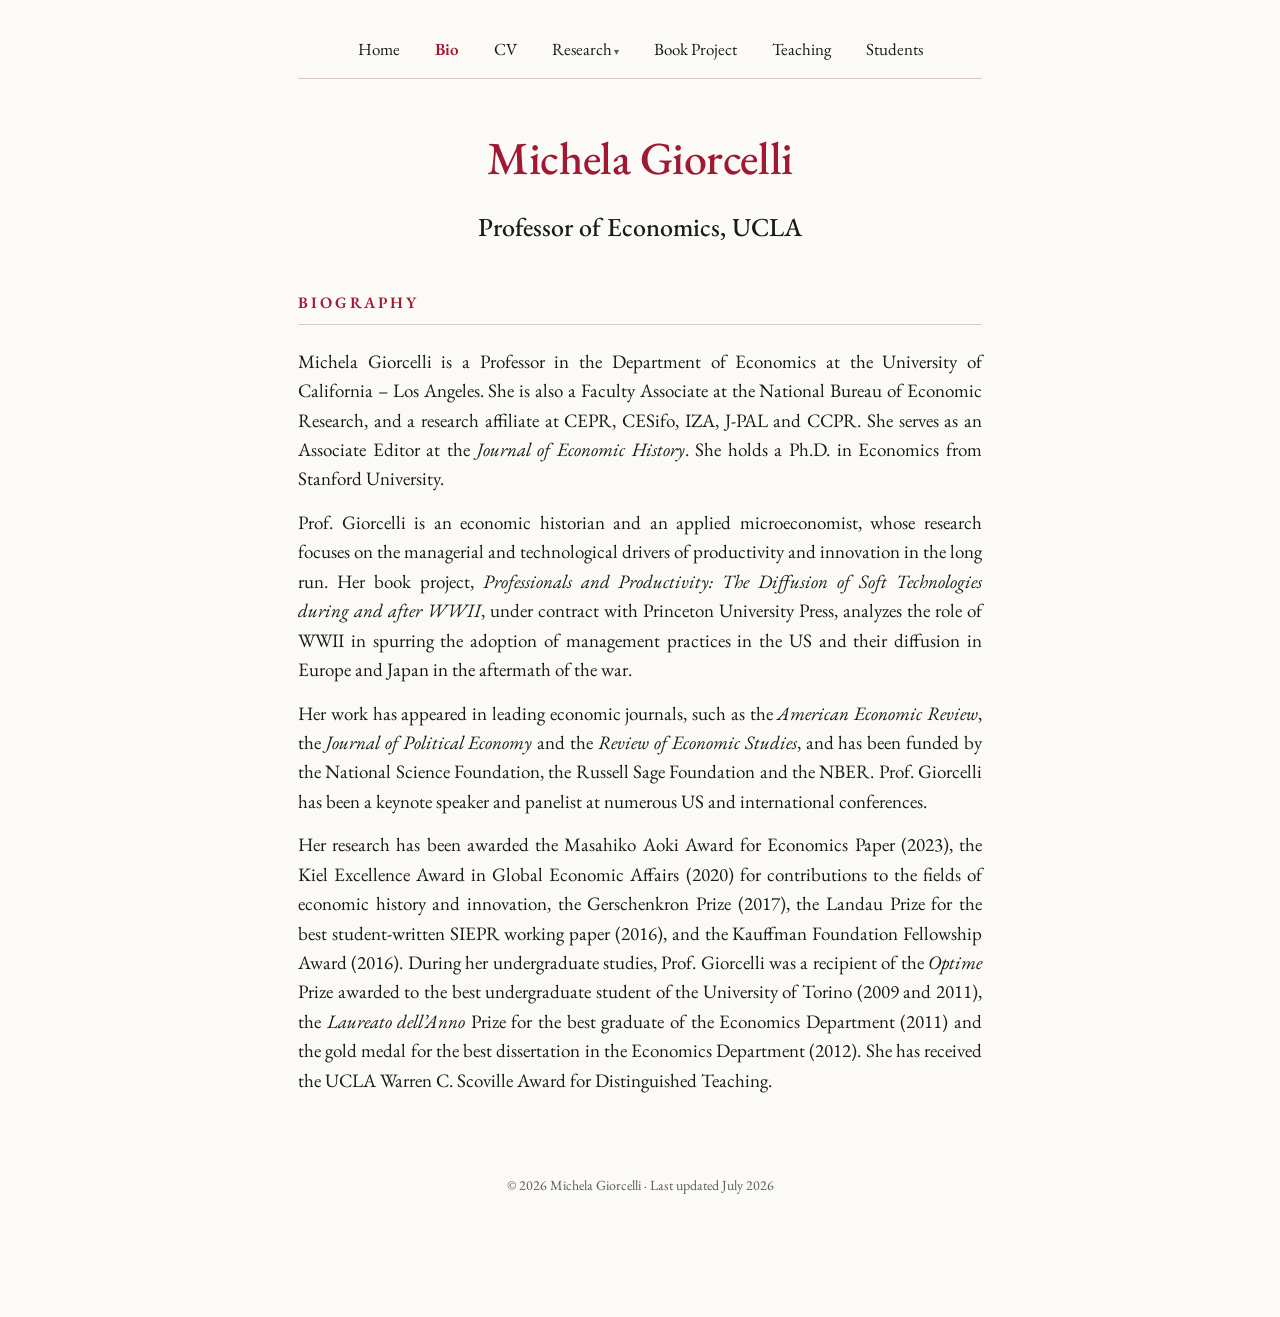
==== bio.html @ 7a844a9b "Add hamburger (☰) menu for phone navigation Collapse the 7-item nav behind a tap-to-open menu on scr" ====
<!DOCTYPE html>
<html lang="en">
<head>
<meta charset="utf-8">
<meta name="viewport" content="width=device-width, initial-scale=1">
<title>Bio — Michela Giorcelli</title>
<meta name="description" content="Full biography of Michela Giorcelli, Professor of Economics at UCLA.">
<link rel="preconnect" href="https://fonts.googleapis.com">
<link rel="preconnect" href="https://fonts.gstatic.com" crossorigin>
<link href="https://fonts.googleapis.com/css2?family=EB+Garamond:ital,wght@0,400;0,500;0,600;1,400&display=swap" rel="stylesheet">
<link rel="stylesheet" href="style.css">
<link rel="icon" href="/favicon.svg" type="image/svg+xml">
<link rel="canonical" href="https://giorcellimichela.com/bio.html">
<meta property="og:type" content="website">
<meta property="og:site_name" content="Michela Giorcelli">
<meta property="og:title" content="Bio — Michela Giorcelli">
<meta property="og:description" content="Full biography of Michela Giorcelli, Professor of Economics at UCLA.">
<meta property="og:url" content="https://giorcellimichela.com/bio.html">
<meta property="og:image" content="https://giorcellimichela.com/photo.jpg">
<meta property="og:image:alt" content="Michela Giorcelli">
<meta name="twitter:card" content="summary_large_image">
<meta name="twitter:title" content="Bio — Michela Giorcelli">
<meta name="twitter:description" content="Full biography of Michela Giorcelli, Professor of Economics at UCLA.">
<meta name="twitter:image" content="https://giorcellimichela.com/photo.jpg">
</head>
<body>
<div class="wrap">

  <nav class="topnav">
    <button class="nav-toggle" aria-label="Menu" aria-expanded="false" onclick="var n=this.parentNode;var o=n.classList.toggle('open');this.setAttribute('aria-expanded',o)">&#9776;&nbsp;Menu</button>
    <div class="nav-links">
    <a href="index.html">Home</a>
    <a href="bio.html" class="active">Bio</a>
    <a href="cv.pdf" target="_blank" rel="noopener">CV</a>
    <span class="dropdown">
      <a href="research.html">Research</a>
      <div class="dropdown-menu">
        <a href="research.html#sec-book">Book</a>
        <a href="research.html#sec-published">Published &amp; Forthcoming Papers</a>
        <a href="research.html#sec-working">Working Papers</a>
        <a href="research.html#sec-chapter">Book Chapter</a>
        <a href="research.html#sec-reviews">Book Reviews</a>
      </div>
    </span>
    <a href="book-project.html">Book Project</a>
    <a href="teaching.html">Teaching</a>
    <a href="students.html">Students</a>
  </div>
  </nav>

  <header>
    <h1><a href="index.html">Michela Giorcelli</a></h1>
    <p class="aff">Professor of Economics, UCLA</p>
  </header>

  <section id="bio">
    <h2>Biography</h2>
    <div class="bio">
      <p>Michela Giorcelli is a Professor in the Department of Economics at the University of California – Los Angeles. She is also a Faculty Associate at the National Bureau of Economic Research, and a research affiliate at CEPR, CESifo, IZA, J-PAL and CCPR. She serves as an Associate Editor at the <em>Journal of Economic History</em>. She holds a Ph.D. in Economics from Stanford University.</p>
      <p>Prof. Giorcelli is an economic historian and an applied microeconomist, whose research focuses on the managerial and technological drivers of productivity and innovation in the long run. Her book project, <em>Professionals and Productivity: The Diffusion of Soft Technologies during and after WWII</em>, under contract with Princeton University Press, analyzes the role of WWII in spurring the adoption of management practices in the US and their diffusion in Europe and Japan in the aftermath of the war.</p>
      <p>Her work has appeared in leading economic journals, such as the <em>American Economic Review</em>, the <em>Journal of Political Economy</em> and the <em>Review of Economic Studies</em>, and has been funded by the National Science Foundation, the Russell Sage Foundation and the NBER. Prof. Giorcelli has been a keynote speaker and panelist at numerous US and international conferences.</p>
      <p>Her research has been awarded the Masahiko Aoki Award for Economics Paper (2023), the Kiel Excellence Award in Global Economic Affairs (2020) for contributions to the fields of economic history and innovation, the Gerschenkron Prize (2017), the Landau Prize for the best student-written SIEPR working paper (2016), and the Kauffman Foundation Fellowship Award (2016). During her undergraduate studies, Prof. Giorcelli was a recipient of the <em>Optime</em> Prize awarded to the best undergraduate student of the University of Torino (2009 and 2011), the <em>Laureato dell&rsquo;Anno</em> Prize for the best graduate of the Economics Department (2011) and the gold medal for the best dissertation in the Economics Department (2012). She has received the UCLA Warren C. Scoville Award for Distinguished Teaching.</p>
    </div>
  </section>

  <footer>© 2026 Michela Giorcelli · Last updated July 2026</footer>

</div>
</body>
</html>
---- style.css ----
/* ============================================================
   Michela Giorcelli — academic website (Creanza-style)
   Shared styles for every page. EB Garamond, crimson accent,
   centered masthead, narrow column.
   ============================================================ */
:root{
  --garnet:#A11833;
  --ink:#1a1a1a;
  --muted:#5a5a5a;
  --rule:#d8c9cc;
  --paper:#fbfaf7;
}
*{box-sizing:border-box}
html,body{margin:0;padding:0}
body{
  font-family:"EB Garamond", Georgia, serif;
  font-size:19px;line-height:1.55;
  color:var(--ink);background:var(--paper);
  -webkit-font-smoothing:antialiased;
  overflow-wrap:break-word;
}
.wrap{max-width:740px;margin:0 auto;padding:36px 28px 120px}

/* Top nav: centered, hairline below */
.topnav{
  text-align:center;font-size:17px;
  padding-bottom:16px;border-bottom:1px solid var(--rule);margin-bottom:44px;
}
.topnav a{
  color:var(--ink);text-decoration:none;border-bottom:0;
  margin:0 16px;font-weight:400;display:inline-block;
}
.topnav a:hover{color:var(--garnet)}
.topnav a.active{color:var(--garnet);font-weight:600}
/* Hamburger toggle — hidden on desktop, shown on phones */
.nav-toggle{display:none;background:none;border:1px solid var(--rule);border-radius:5px;
  font-family:inherit;font-size:15px;color:var(--ink);cursor:pointer;padding:6px 16px;line-height:1}
.nav-toggle:hover{color:var(--garnet);border-color:var(--garnet)}

/* Masthead (name / title / contact) */
header{text-align:center;margin-bottom:12px}
header h1{font-size:46px;font-weight:500;letter-spacing:-0.01em;margin:0 0 12px}
header h1 a{color:var(--garnet);text-decoration:none;border-bottom:0}
header .aff{margin:0;font-size:26px;color:var(--ink);font-weight:500}
header .contact{margin-top:16px;font-size:16px;color:var(--muted)}
header .contact a{color:var(--garnet)}

/* Body links */
a{color:var(--garnet);text-decoration:none;border-bottom:1px solid rgba(161,24,51,0.25)}
a:hover{border-bottom-color:var(--garnet)}
a:focus-visible{outline:2px solid var(--garnet);outline-offset:2px}

/* Sections / page headings */
section{margin-top:44px}
h2{
  font-size:16px;text-transform:uppercase;letter-spacing:0.18em;
  color:var(--garnet);font-weight:600;margin:0 0 22px;
  padding-bottom:8px;border-bottom:1px solid var(--rule);
}
h3.sub{font-size:15px;text-transform:uppercase;letter-spacing:0.16em;color:var(--ink);font-weight:600;margin:34px 0 16px;scroll-margin-top:20px}

/* Nav dropdown (Research) */
.topnav .dropdown{position:relative;display:inline-block}
.topnav .dropdown > a::after{content:"\00A0\25BE";font-size:10px;color:var(--muted)}
.topnav .dropdown-menu{position:absolute;left:50%;transform:translateX(-50%);top:100%;margin-top:4px;
  background:var(--paper);border:1px solid var(--rule);border-radius:5px;padding:6px 0;min-width:240px;
  box-shadow:0 12px 30px -14px rgba(0,0,0,.3);opacity:0;visibility:hidden;transition:opacity .15s ease;z-index:60}
.topnav .dropdown:hover .dropdown-menu,.topnav .dropdown:focus-within .dropdown-menu{opacity:1;visibility:visible}
.topnav .dropdown-menu::before{content:"";position:absolute;top:-6px;left:0;right:0;height:6px}
.topnav .dropdown-menu a{display:block;margin:0;padding:7px 20px;font-size:14px;color:var(--ink);white-space:nowrap;text-align:center}
.topnav .dropdown-menu a:hover{color:var(--garnet)}
@media (max-width:620px){ .topnav .dropdown-menu{min-width:200px} .topnav .dropdown-menu a{font-size:13px} }
h3.sub:first-of-type{margin-top:0}

/* About: photo floats left, paragraphs flow around it */
.bio::after{content:"";display:block;clear:both}
.bio p{margin:0 0 14px;text-align:justify;-webkit-hyphens:none;hyphens:none}
.bio p:first-of-type{margin-top:0}
.bio p:last-of-type{margin-bottom:0}
.bio p.below{clear:left}
.portrait{
  float:left;width:220px;aspect-ratio:4/5;object-fit:cover;
  border-radius:8px;margin:0 32px 14px 0;display:block;
  box-shadow:0 1px 0 rgba(0,0,0,0.04),0 14px 36px -18px rgba(161,24,51,0.22);
}
.portrait.ph{background:radial-gradient(circle at 50% 35%,#efe7e4,#cdbfc0);display:grid;place-items:center}
.portrait.ph span{font-size:56px;color:#b09ea0}

/* Papers */
.paper{margin-bottom:18px}
.paper .title{font-weight:500;line-height:1.25}
.paper .title a{color:inherit;border-bottom:0;text-decoration:none}
.paper .title a:hover{color:var(--garnet)}
.paper .auth a{color:inherit;border-bottom:1px solid rgba(161,24,51,.35)}
.paper .auth a:hover{color:var(--garnet);border-bottom-color:var(--garnet)}
.paper .meta{color:var(--muted);font-style:italic;font-size:17px;margin-top:2px}
.paper .extras{margin-top:4px;font-size:15.5px;color:var(--muted)}
.paper .extras a{font-style:italic}
/* Publication entries */
.paper .title .auth{font-weight:400;color:var(--muted)}
.paper .cite{font-size:17px;color:var(--ink);margin-top:3px;line-height:1.45}
.paper .cite em{font-style:italic}
.paper .cite .tag{color:var(--garnet);font-style:italic}
.paper .ids{font-size:15px;color:var(--muted);margin-top:3px}
.paper .pub-links{font-size:15px;margin-top:5px}
.paper .pub-links a{color:var(--ink)}
.paper .pub-links a:hover{color:var(--garnet)}
.paper .cov{font-size:14.5px;color:var(--muted);margin-top:5px;line-height:1.5}
.paper .cov em{font-style:italic}
#sec-published + .paper, .paper.pub{margin-bottom:24px}
.badge{
  display:inline-block;margin-left:9px;vertical-align:middle;white-space:nowrap;
  font-size:11.5px;font-weight:600;font-style:normal;letter-spacing:0.07em;text-transform:uppercase;
  color:var(--garnet);background:rgba(161,24,51,0.07);
  border:1px solid rgba(161,24,51,0.30);border-radius:3px;padding:2px 8px;
}

/* bare lists (teaching, honors) */
ul.bare{list-style:none;padding:0;margin:0}
ul.bare li{margin-bottom:12px}
.blurb{font-style:italic;color:#3a3a3a;font-size:17px;line-height:1.55;margin-top:6px;padding-left:14px;border-left:2px solid var(--rule)}

/* CV rows */
.cv-row{display:grid;grid-template-columns:120px 1fr;gap:18px;margin-bottom:14px}
.cv-row .when{color:var(--muted);font-style:italic}
.cv-row .what strong{font-weight:600}

/* About: photo and text side by side (home page) */
.about-row{display:flex;gap:32px;align-items:stretch}
.about-row .portrait{float:none;margin:0;flex:0 0 220px;width:220px;height:auto;aspect-ratio:auto;object-fit:cover;align-self:stretch}
.about-row .about-text{flex:1;min-width:0}
.about-row .about-text p{margin:0 0 14px;text-align:justify;-webkit-hyphens:none;hyphens:none}
.about-row .about-text p:last-child{margin-bottom:0}
@media (max-width:560px){
  .about-row{flex-direction:column;gap:18px}
  .about-row .portrait{align-self:flex-start;width:100%;max-width:220px;aspect-ratio:4/5}
  .about-row .about-text p{text-align:left}
}

/* Embedded PDF (CV page) */
.cv-actions{margin:-6px 0 18px;font-size:16px}
.pdf-embed{border:1px solid var(--rule);border-radius:6px;overflow:hidden;background:#f0ece6}
.pdf-embed iframe{display:block;width:100%;height:900px;border:0}
@media (max-width:620px){ .pdf-embed iframe{height:70vh} }

/* Justified body text without hyphenation (reusable) */
.justify{text-align:justify;-webkit-hyphens:none;hyphens:none}
@media (max-width:560px){ .justify{text-align:left} }

/* Centered book header (Book Project page) */
.book-head{text-align:center;margin-bottom:26px}
.book-head .title{font-size:28px;font-weight:600;font-style:normal;line-height:1.2}
.book-head .meta{font-style:normal}
.book-head .meta em{font-style:italic}
.book-head .extras{margin-top:8px}
.book-head .extras a{font-style:normal}

/* Teaching courses */
.course{margin:0 0 32px}
.course:last-child{margin-bottom:0}
.course h3{font-size:20px;font-weight:600;margin:0 0 8px;line-height:1.3}
.course h3 .code{color:var(--muted);font-weight:400}
.course .offered{color:var(--muted);font-style:italic;font-size:16px;margin:8px 0 0}

/* Students intro */
.students-intro{margin:0 0 34px;max-width:66ch}

/* Students placement list */
.placement .pl-row{display:grid;grid-template-columns:58px 1fr;gap:20px;padding:12px 0;border-top:1px solid var(--rule);line-height:1.55}
.placement .pl-row:first-child{border-top:0}
.placement .yr{color:var(--garnet);font-variant-numeric:tabular-nums}
.placement .pl{color:var(--ink)}
.placement .pl > div{margin-bottom:5px}
.placement .pl > div:last-child{margin-bottom:0}
.placement .inst{color:var(--muted)}
.placement .adv{color:var(--muted);font-size:13.5px}
.placement a{color:inherit;border-bottom:1px solid rgba(161,24,51,.35)}
.placement a:hover{color:var(--garnet);border-bottom-color:var(--garnet)}
@media (max-width:560px){ .placement .pl-row{grid-template-columns:1fr;gap:2px} .placement .yr{font-weight:600} }

/* Contact block (home page) */
.contact-block{line-height:2.05}
.contact-block .k{display:inline-block;width:78px;color:var(--muted);font-style:italic}
@media (max-width:620px){ .contact-block .k{width:auto;margin-right:8px} }

footer{margin-top:80px;font-size:14px;color:var(--muted);text-align:center}

@media (max-width:620px){
  .wrap{padding:28px 20px 100px}
  .topnav{font-size:15px}
  .topnav a{margin:0 10px}
  header h1{font-size:36px}
  header .aff{font-size:21px}
  header .contact{font-size:15px;line-height:1.9}
  h2{font-size:15px;letter-spacing:0.16em}
  .portrait{float:none;width:100%;max-width:220px;margin:0 auto 18px}
  .bio p.below{clear:none}
  .cv-row{grid-template-columns:1fr;gap:2px}
}

/* Phone nav: collapse links behind a hamburger (☰) toggle */
@media (max-width:620px){
  .topnav{padding-bottom:14px;margin-bottom:36px}
  .nav-toggle{display:inline-block}
  .nav-links{display:none;margin-top:14px}
  .topnav.open .nav-links{display:block}
  .nav-links a{display:block;margin:0;padding:11px 0;font-size:17px}
  .topnav .dropdown{display:block}
  .topnav .dropdown > a::after{content:""}            /* drop the ▾ caret on phones */
  .topnav.open .dropdown-menu{position:static;transform:none;opacity:1;visibility:visible;
    box-shadow:none;border:0;border-radius:0;padding:0;margin:0;min-width:0;background:none}
  .topnav.open .dropdown-menu::before{display:none}
  .topnav.open .dropdown-menu a{padding:8px 0;font-size:15px;color:var(--muted)}
}
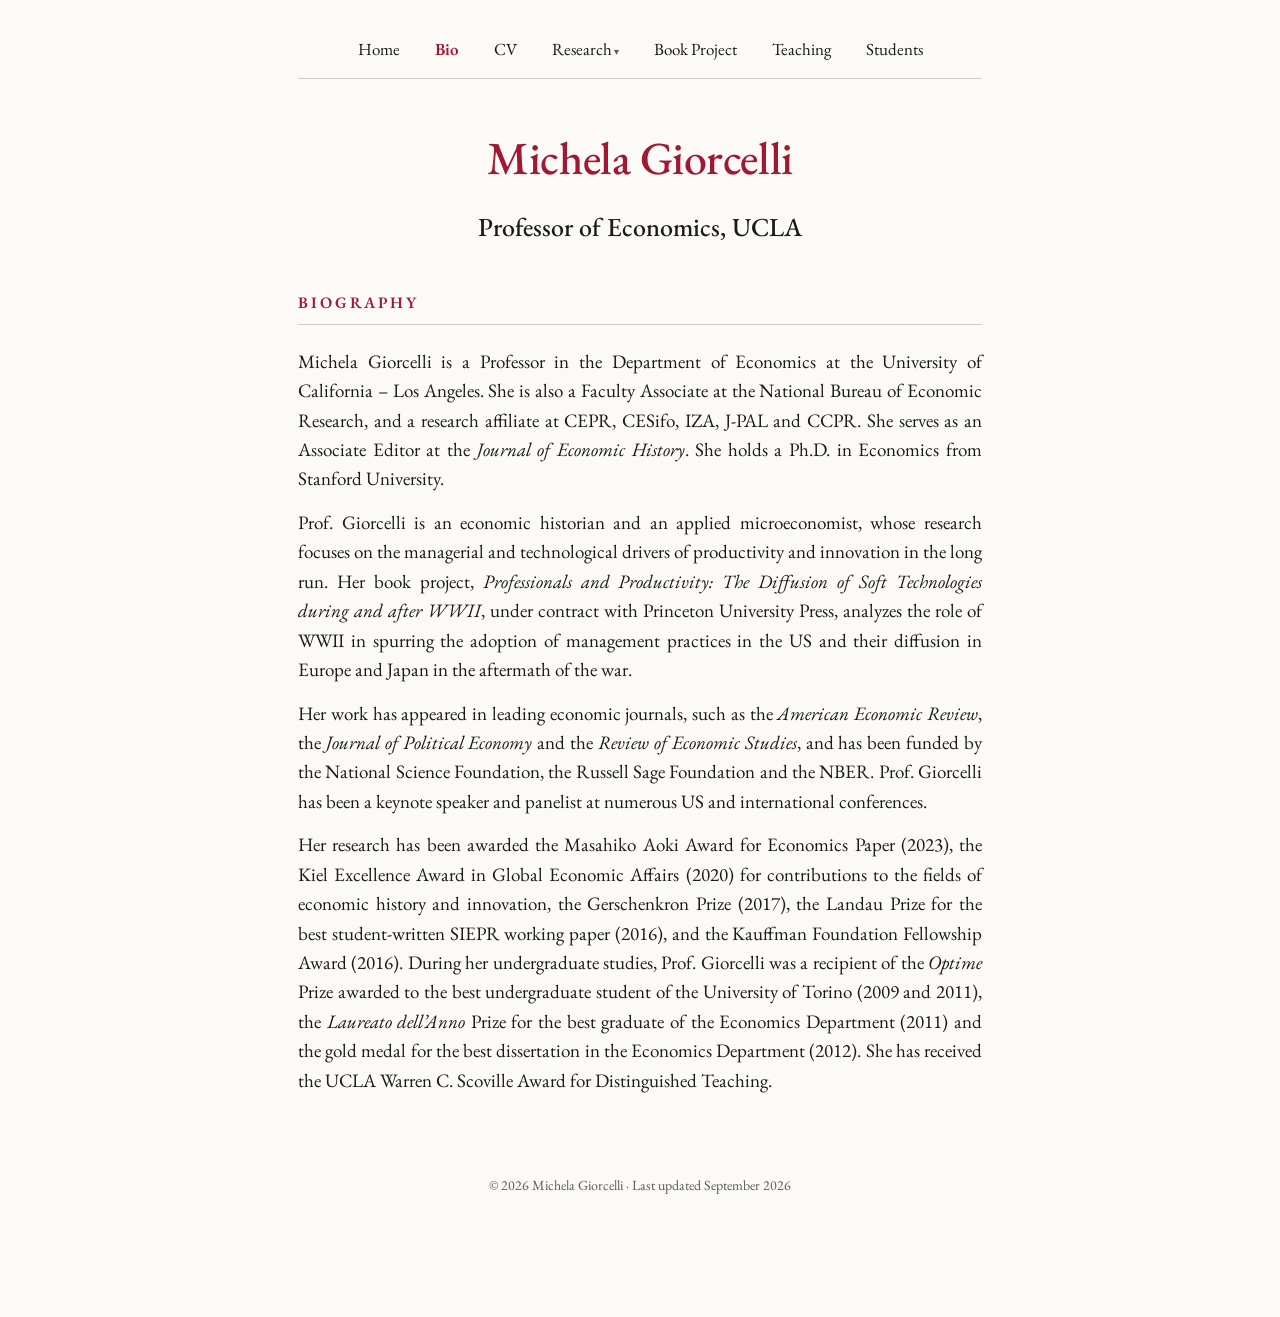
==== commit 2ce8d442: "Footer: update last-updated date to September 2026 Co-Authored-By: Claude Opus 5 <noreply@anthropic." ====
--- a/bio.html
+++ b/bio.html
@@ -8,7 +8,7 @@
 <link rel="preconnect" href="https://fonts.googleapis.com">
 <link rel="preconnect" href="https://fonts.gstatic.com" crossorigin>
 <link href="https://fonts.googleapis.com/css2?family=EB+Garamond:ital,wght@0,400;0,500;0,600;1,400&display=swap" rel="stylesheet">
-<link rel="stylesheet" href="style.css">
+<link rel="stylesheet" href="style.css?v=20260720c">
 <link rel="icon" href="/favicon.svg" type="image/svg+xml">
 <link rel="canonical" href="https://giorcellimichela.com/bio.html">
 <meta property="og:type" content="website">
@@ -27,7 +27,7 @@
 <div class="wrap">
 
   <nav class="topnav">
-    <button class="nav-toggle" aria-label="Menu" aria-expanded="false" onclick="var n=this.parentNode;var o=n.classList.toggle('open');this.setAttribute('aria-expanded',o)">&#9776;&nbsp;Menu</button>
+    <button class="nav-toggle" aria-label="Menu" aria-expanded="false" onclick="var n=this.parentNode;var o=n.classList.toggle('open');this.setAttribute('aria-expanded',o)">Menu</button>
     <div class="nav-links">
     <a href="index.html">Home</a>
     <a href="bio.html" class="active">Bio</a>
@@ -63,7 +63,7 @@
     </div>
   </section>
 
-  <footer>© 2026 Michela Giorcelli · Last updated July 2026</footer>
+  <footer>© 2026 Michela Giorcelli · Last updated September 2026</footer>
 
 </div>
 </body>
--- a/style.css
+++ b/style.css
@@ -36,6 +36,8 @@
 .nav-toggle{display:none;background:none;border:1px solid var(--rule);border-radius:5px;
   font-family:inherit;font-size:15px;color:var(--ink);cursor:pointer;padding:6px 16px;line-height:1}
 .nav-toggle:hover{color:var(--garnet);border-color:var(--garnet)}
+.nav-toggle::before{content:"\2630";margin-right:8px}          /* ☰ when closed */
+.topnav.open .nav-toggle::before{content:"\2715"}              /* ✕ when open */
 
 /* Masthead (name / title / contact) */
 header{text-align:center;margin-bottom:12px}
@@ -132,9 +134,12 @@
 .about-row .about-text p{margin:0 0 14px;text-align:justify;-webkit-hyphens:none;hyphens:none}
 .about-row .about-text p:last-child{margin-bottom:0}
 @media (max-width:560px){
-  .about-row{flex-direction:column;gap:18px}
-  .about-row .portrait{align-self:flex-start;width:100%;max-width:220px;aspect-ratio:4/5}
-  .about-row .about-text p{text-align:left}
+  /* Home: compact centered photo on top, full-width justified bio below */
+  .about-row{display:block;text-align:center}
+  .about-row .portrait{float:none;display:block;margin:0 auto 20px;width:150px;max-width:150px;
+    height:auto;aspect-ratio:4/5;align-self:auto}
+  .about-row .about-text{min-width:0;text-align:justify}
+  .about-row .about-text p{text-align:justify}
 }
 
 /* Embedded PDF (CV page) */
@@ -143,9 +148,8 @@
 .pdf-embed iframe{display:block;width:100%;height:900px;border:0}
 @media (max-width:620px){ .pdf-embed iframe{height:70vh} }
 
-/* Justified body text without hyphenation (reusable) */
+/* Justified body text without hyphenation (reusable) — justified on all widths */
 .justify{text-align:justify;-webkit-hyphens:none;hyphens:none}
-@media (max-width:560px){ .justify{text-align:left} }
 
 /* Centered book header (Book Project page) */
 .book-head{text-align:center;margin-bottom:26px}
@@ -178,10 +182,12 @@
 .placement a:hover{color:var(--garnet);border-bottom-color:var(--garnet)}
 @media (max-width:560px){ .placement .pl-row{grid-template-columns:1fr;gap:2px} .placement .yr{font-weight:600} }
 
-/* Contact block (home page) */
-.contact-block{line-height:2.05}
-.contact-block .k{display:inline-block;width:78px;color:var(--muted);font-style:italic}
-@media (max-width:620px){ .contact-block .k{width:auto;margin-right:8px} }
+/* Contact block (home page) — label/value columns so the address aligns under "9262" */
+.contact-block{line-height:1.65}
+.contact-block .row{display:flex;gap:10px;margin-bottom:12px}
+.contact-block .row:last-child{margin-bottom:0}
+.contact-block .k{flex:0 0 72px;color:var(--muted);font-style:italic}
+.contact-block .v{flex:1;min-width:0}
 
 footer{margin-top:80px;font-size:14px;color:var(--muted);text-align:center}
 
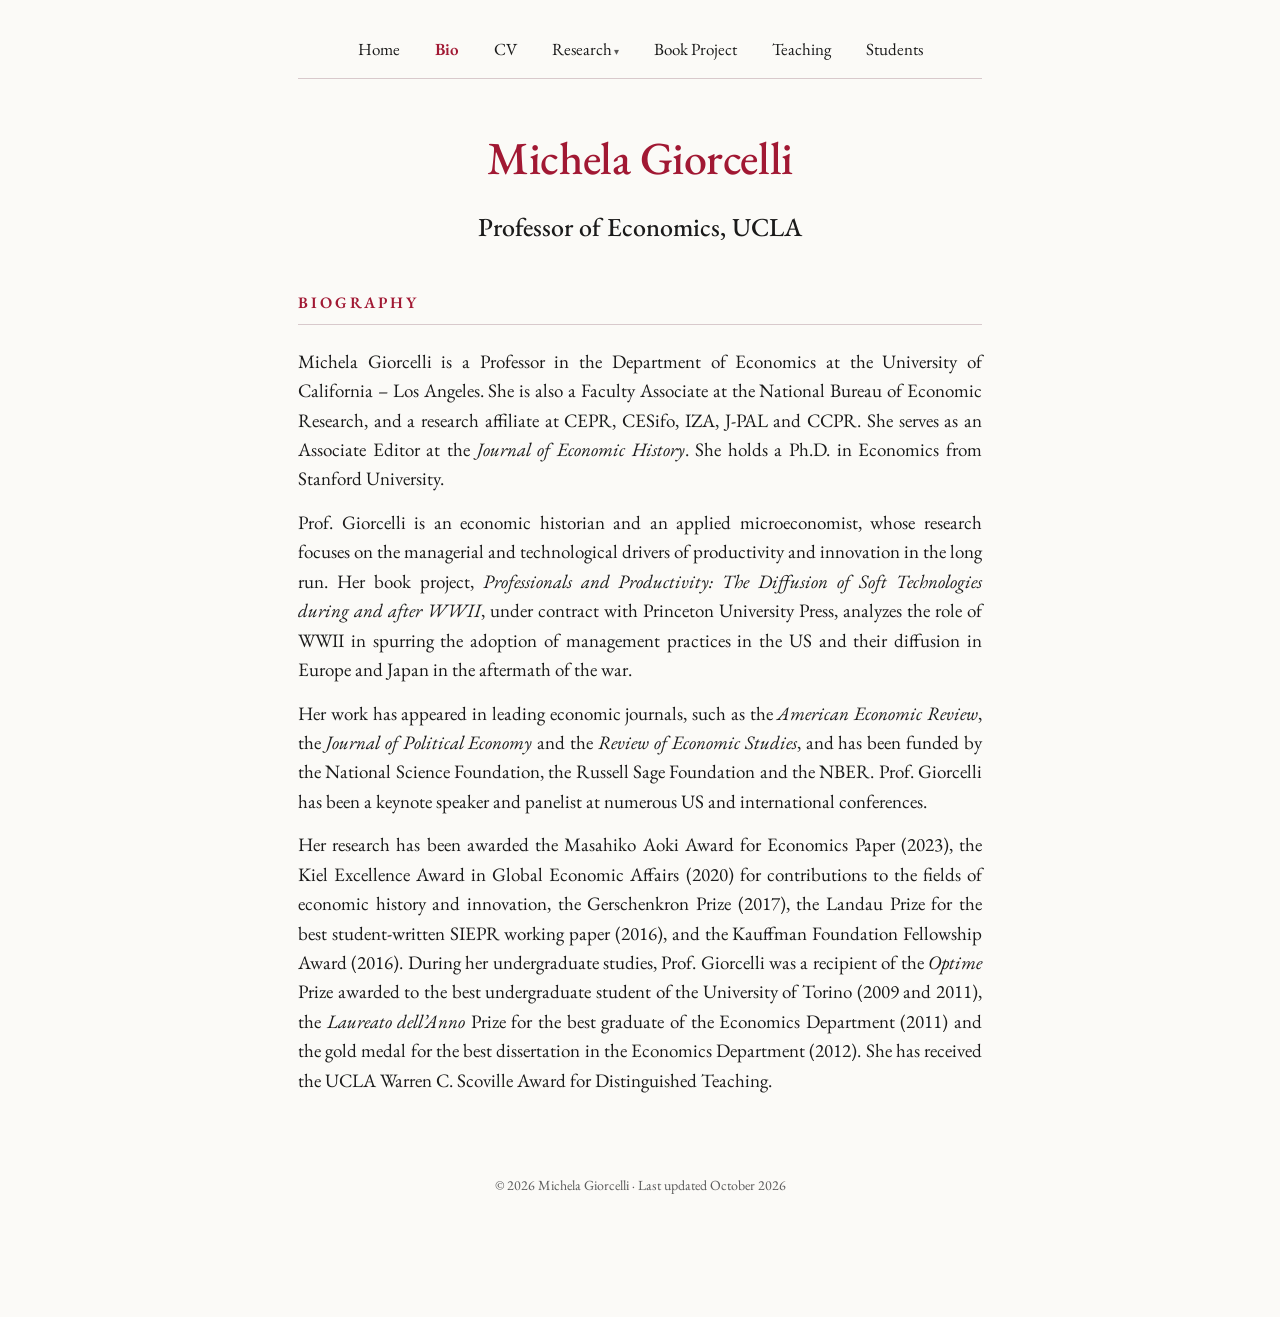
==== commit 26c51222: "Research: add Cosa Fanno gli Economisti video to Opera (JPE) coverage; footer October 2026 Co-Author" ====
--- a/bio.html
+++ b/bio.html
@@ -63,7 +63,7 @@
     </div>
   </section>
 
-  <footer>© 2026 Michela Giorcelli · Last updated September 2026</footer>
+  <footer>© 2026 Michela Giorcelli · Last updated October 2026</footer>
 
 </div>
 </body>
